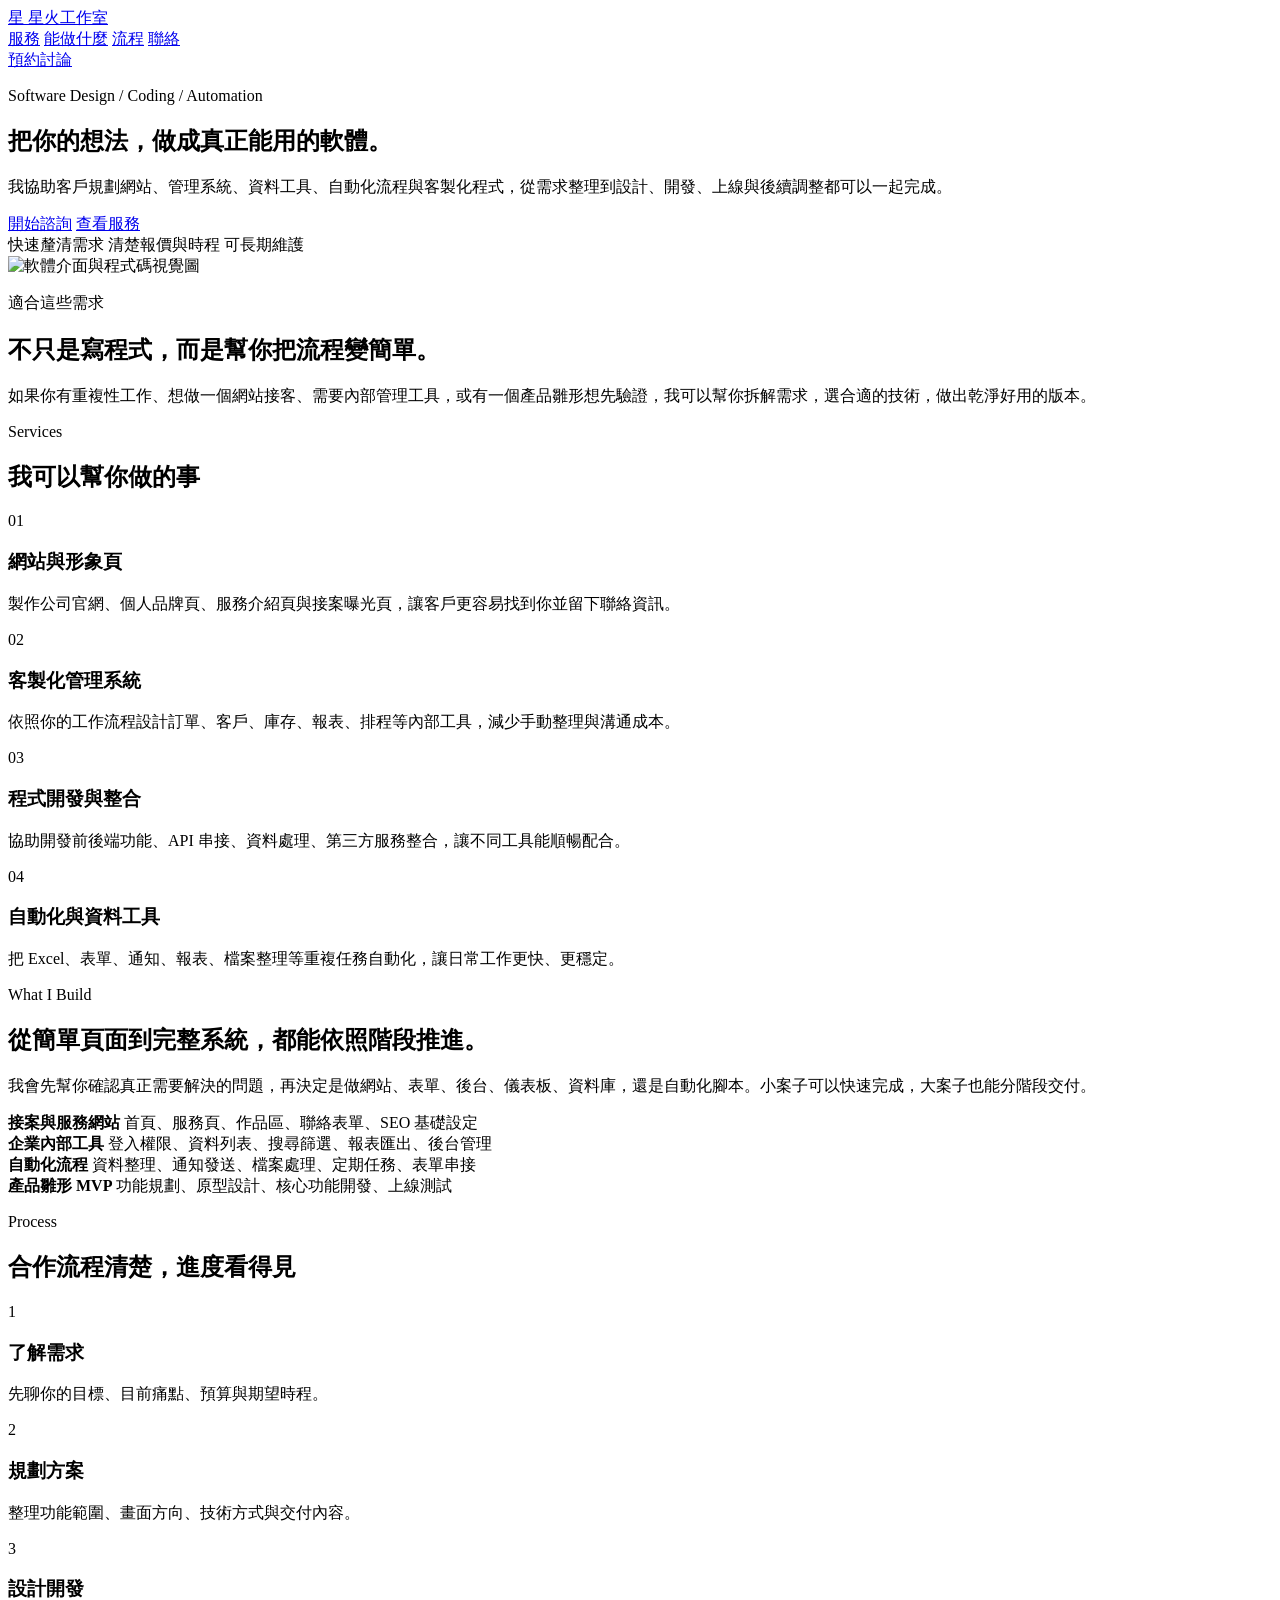
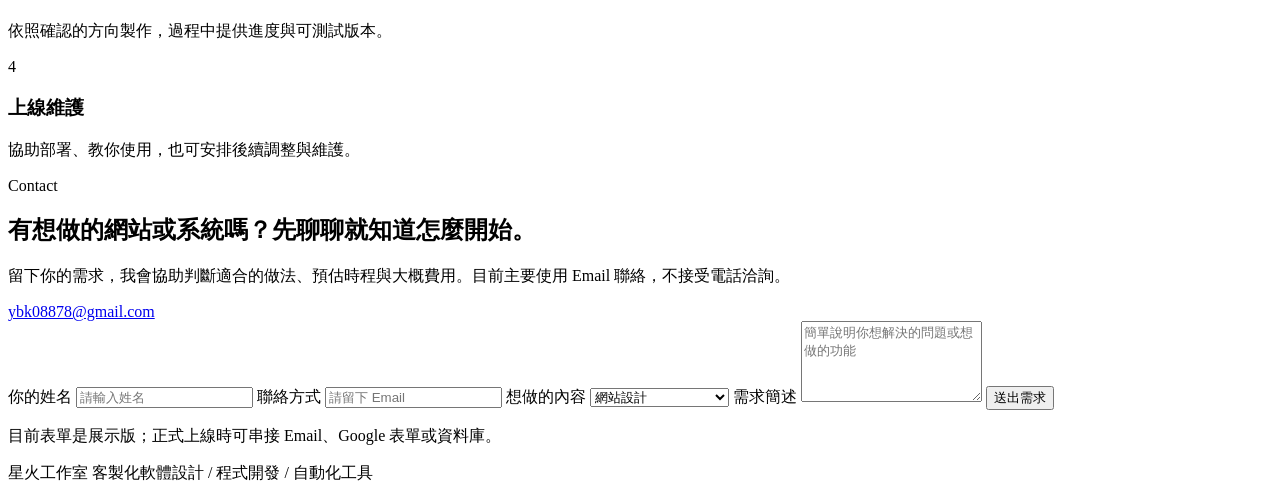
==== index.html @ 2297fb6f "Add index.html" ====
<!DOCTYPE html>
<html lang="zh-Hant">
<head>
  <meta charset="UTF-8" />
  <meta name="viewport" content="width=device-width, initial-scale=1.0" />
  <title>客製化軟體設計與程式開發</title>
  <meta name="description" content="協助企業與個人設計軟體、網站、系統工具、自動化流程與程式開發。" />
  <link rel="stylesheet" href="styles.css" />
</head>
<body>
  <header class="site-header">
    <a class="brand" href="#top" aria-label="回到首頁">
      <span class="brand-mark">星</span>
      <span>星火工作室</span>
    </a>
    <nav class="nav" aria-label="主要導覽">
      <a href="#services">服務</a>
      <a href="#work">能做什麼</a>
      <a href="#process">流程</a>
      <a href="#contact">聯絡</a>
    </nav>
    <a class="header-action" href="#contact">預約討論</a>
  </header>

  <main id="top">
    <section class="hero">
      <div class="hero-content">
        <p class="eyebrow">Software Design / Coding / Automation</p>
        <h1>把你的想法，做成真正能用的軟體。</h1>
        <p class="hero-copy">
          我協助客戶規劃網站、管理系統、資料工具、自動化流程與客製化程式，從需求整理到設計、開發、上線與後續調整都可以一起完成。
        </p>
        <div class="hero-actions">
          <a class="button primary" href="#contact">開始諮詢</a>
          <a class="button secondary" href="#services">查看服務</a>
        </div>
        <div class="proof-list" aria-label="服務重點">
          <span>快速釐清需求</span>
          <span>清楚報價與時程</span>
          <span>可長期維護</span>
        </div>
      </div>
      <div class="hero-visual" aria-label="軟體設計視覺圖">
        <img src="assets/software-dashboard.svg" alt="軟體介面與程式碼視覺圖" />
      </div>
    </section>

    <section class="section intro-band">
      <div>
        <p class="section-label">適合這些需求</p>
        <h2>不只是寫程式，而是幫你把流程變簡單。</h2>
      </div>
      <p>
        如果你有重複性工作、想做一個網站接客、需要內部管理工具，或有一個產品雛形想先驗證，我可以幫你拆解需求，選合適的技術，做出乾淨好用的版本。
      </p>
    </section>

    <section class="section" id="services">
      <div class="section-heading">
        <p class="section-label">Services</p>
        <h2>我可以幫你做的事</h2>
      </div>
      <div class="service-grid">
        <article class="service-card">
          <div class="icon">01</div>
          <h3>網站與形象頁</h3>
          <p>製作公司官網、個人品牌頁、服務介紹頁與接案曝光頁，讓客戶更容易找到你並留下聯絡資訊。</p>
        </article>
        <article class="service-card">
          <div class="icon">02</div>
          <h3>客製化管理系統</h3>
          <p>依照你的工作流程設計訂單、客戶、庫存、報表、排程等內部工具，減少手動整理與溝通成本。</p>
        </article>
        <article class="service-card">
          <div class="icon">03</div>
          <h3>程式開發與整合</h3>
          <p>協助開發前後端功能、API 串接、資料處理、第三方服務整合，讓不同工具能順暢配合。</p>
        </article>
        <article class="service-card">
          <div class="icon">04</div>
          <h3>自動化與資料工具</h3>
          <p>把 Excel、表單、通知、報表、檔案整理等重複任務自動化，讓日常工作更快、更穩定。</p>
        </article>
      </div>
    </section>

    <section class="split-section" id="work">
      <div class="panel dark-panel">
        <p class="section-label">What I Build</p>
        <h2>從簡單頁面到完整系統，都能依照階段推進。</h2>
        <p>
          我會先幫你確認真正需要解決的問題，再決定是做網站、表單、後台、儀表板、資料庫，還是自動化腳本。小案子可以快速完成，大案子也能分階段交付。
        </p>
      </div>
      <div class="capability-list">
        <div>
          <strong>接案與服務網站</strong>
          <span>首頁、服務頁、作品區、聯絡表單、SEO 基礎設定</span>
        </div>
        <div>
          <strong>企業內部工具</strong>
          <span>登入權限、資料列表、搜尋篩選、報表匯出、後台管理</span>
        </div>
        <div>
          <strong>自動化流程</strong>
          <span>資料整理、通知發送、檔案處理、定期任務、表單串接</span>
        </div>
        <div>
          <strong>產品雛形 MVP</strong>
          <span>功能規劃、原型設計、核心功能開發、上線測試</span>
        </div>
      </div>
    </section>

    <section class="section process-section" id="process">
      <div class="section-heading">
        <p class="section-label">Process</p>
        <h2>合作流程清楚，進度看得見</h2>
      </div>
      <div class="timeline">
        <div class="timeline-item">
          <span>1</span>
          <h3>了解需求</h3>
          <p>先聊你的目標、目前痛點、預算與期望時程。</p>
        </div>
        <div class="timeline-item">
          <span>2</span>
          <h3>規劃方案</h3>
          <p>整理功能範圍、畫面方向、技術方式與交付內容。</p>
        </div>
        <div class="timeline-item">
          <span>3</span>
          <h3>設計開發</h3>
          <p>依照確認的方向製作，過程中提供進度與可測試版本。</p>
        </div>
        <div class="timeline-item">
          <span>4</span>
          <h3>上線維護</h3>
          <p>協助部署、教你使用，也可安排後續調整與維護。</p>
        </div>
      </div>
    </section>

    <section class="contact-section" id="contact">
      <div class="contact-copy">
        <p class="section-label">Contact</p>
        <h2>有想做的網站或系統嗎？先聊聊就知道怎麼開始。</h2>
        <p>
          留下你的需求，我會協助判斷適合的做法、預估時程與大概費用。目前主要使用 Email 聯絡，不接受電話洽詢。
        </p>
        <div class="contact-methods">
          <a href="mailto:ybk08878@gmail.com">ybk08878@gmail.com</a>
        </div>
      </div>
      <form class="contact-form">
        <label>
          <span>你的姓名</span>
          <input type="text" name="name" placeholder="請輸入姓名" />
        </label>
        <label>
          <span>聯絡方式</span>
          <input type="email" name="contact" placeholder="請留下 Email" />
        </label>
        <label>
          <span>想做的內容</span>
          <select name="project">
            <option>網站設計</option>
            <option>管理系統</option>
            <option>程式開發</option>
            <option>自動化工具</option>
            <option>還不確定，想先討論</option>
          </select>
        </label>
        <label>
          <span>需求簡述</span>
          <textarea name="message" rows="5" placeholder="簡單說明你想解決的問題或想做的功能"></textarea>
        </label>
        <button type="submit">送出需求</button>
        <p class="form-note">目前表單是展示版；正式上線時可串接 Email、Google 表單或資料庫。</p>
      </form>
    </section>
  </main>

  <footer class="site-footer">
    <span>星火工作室</span>
    <span>客製化軟體設計 / 程式開發 / 自動化工具</span>
  </footer>

  <script src="script.js"></script>
</body>
</html>
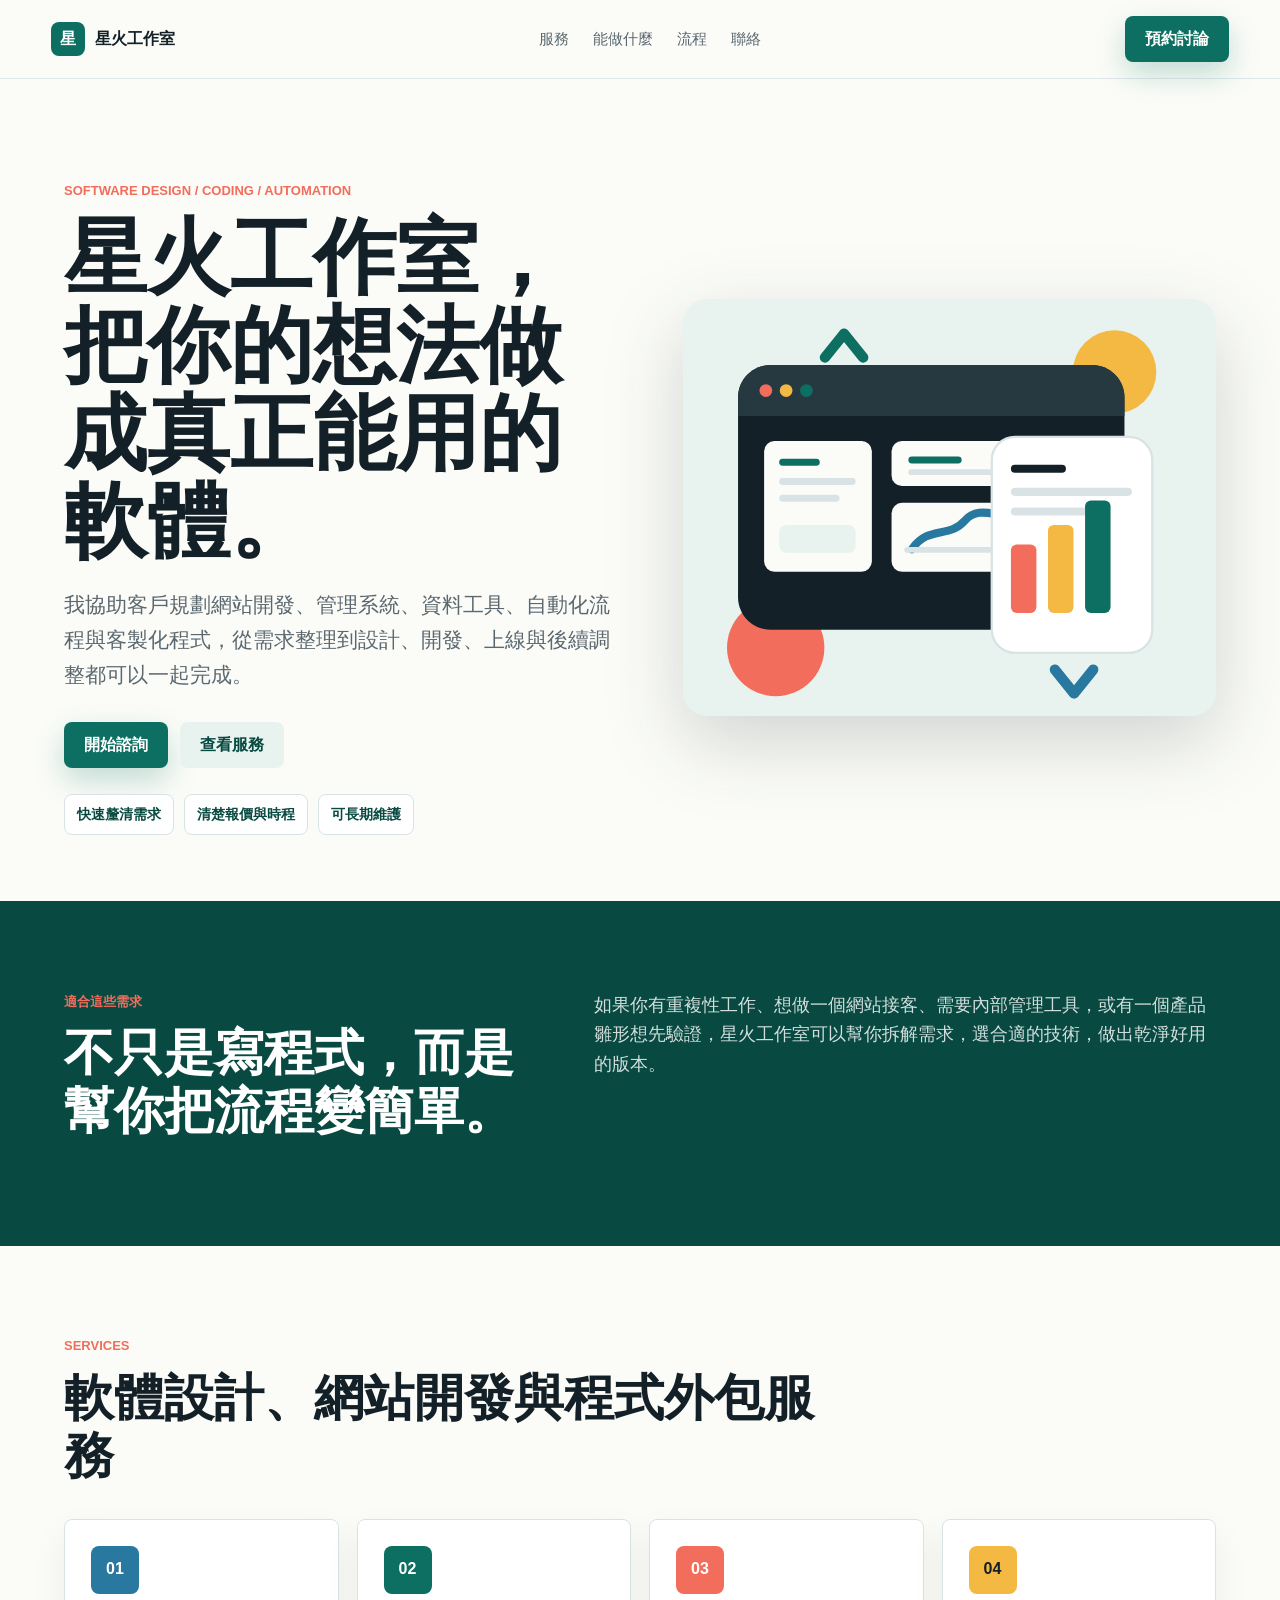
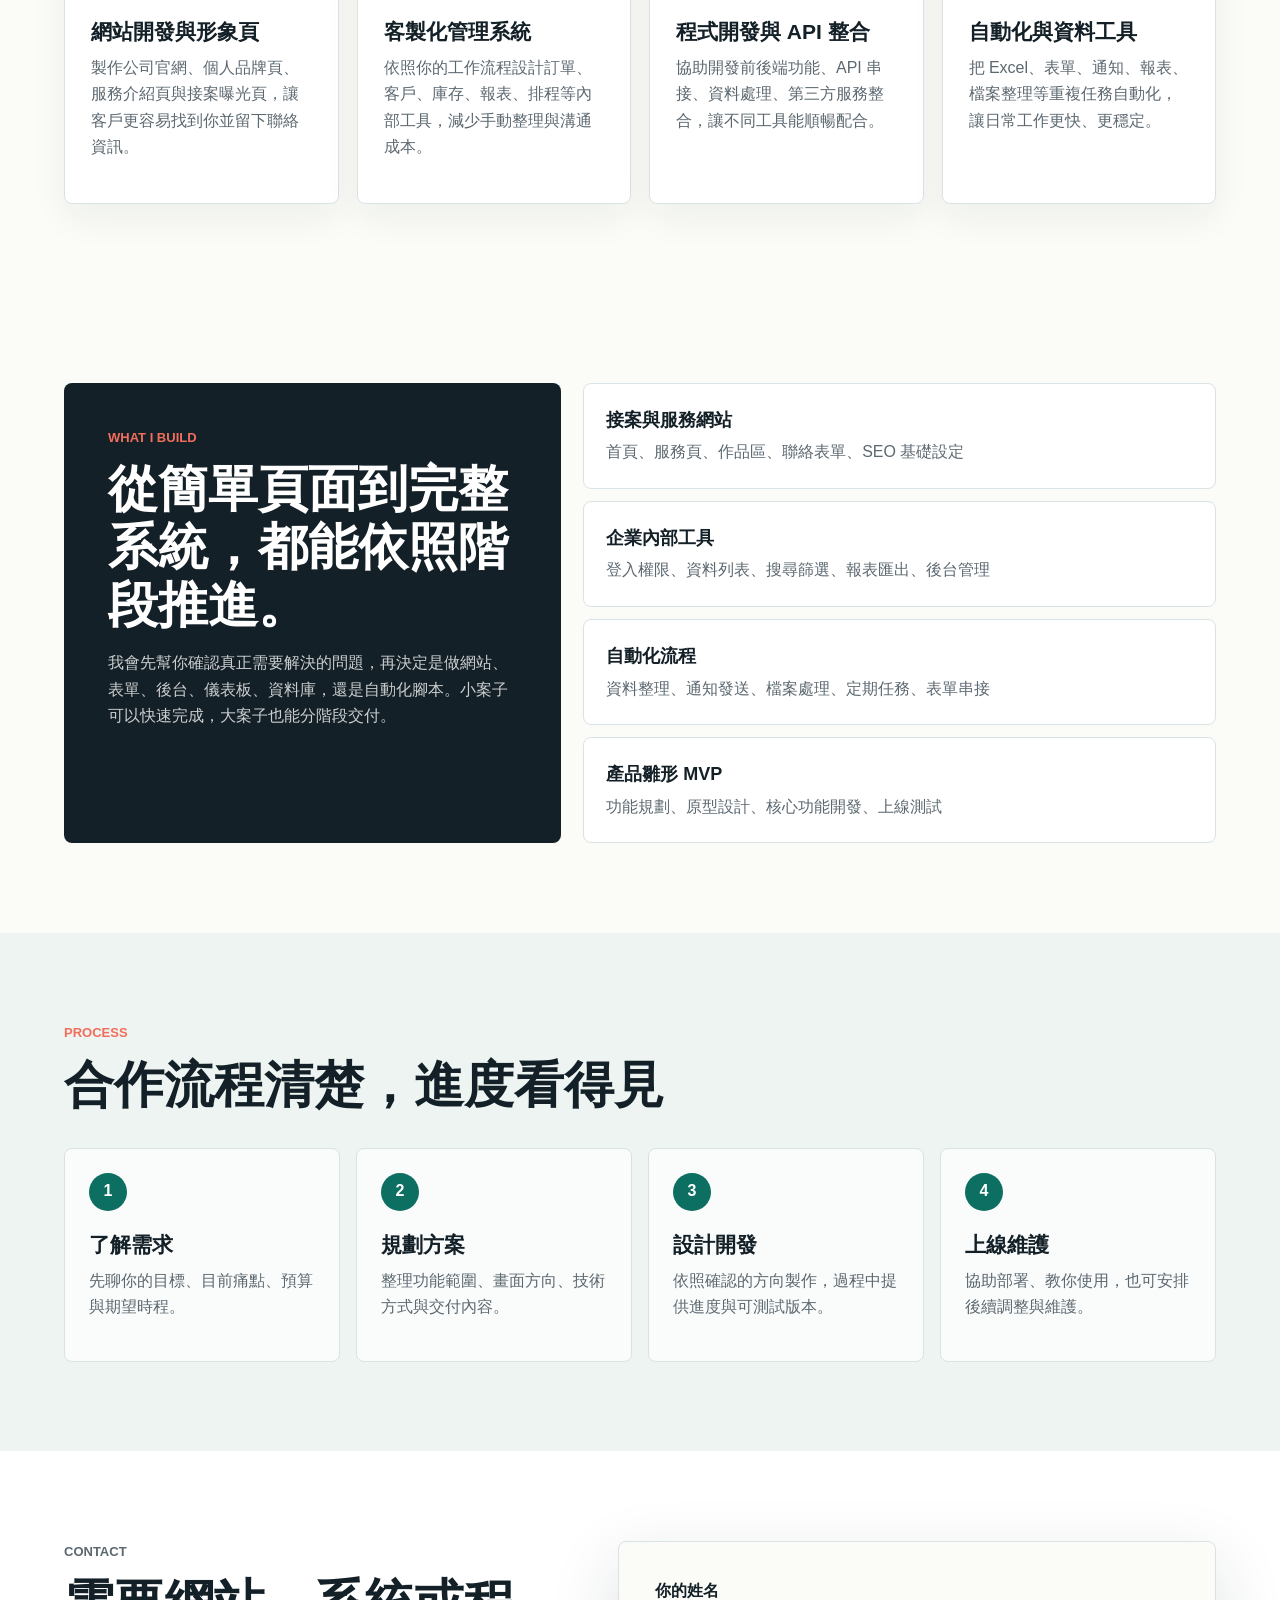
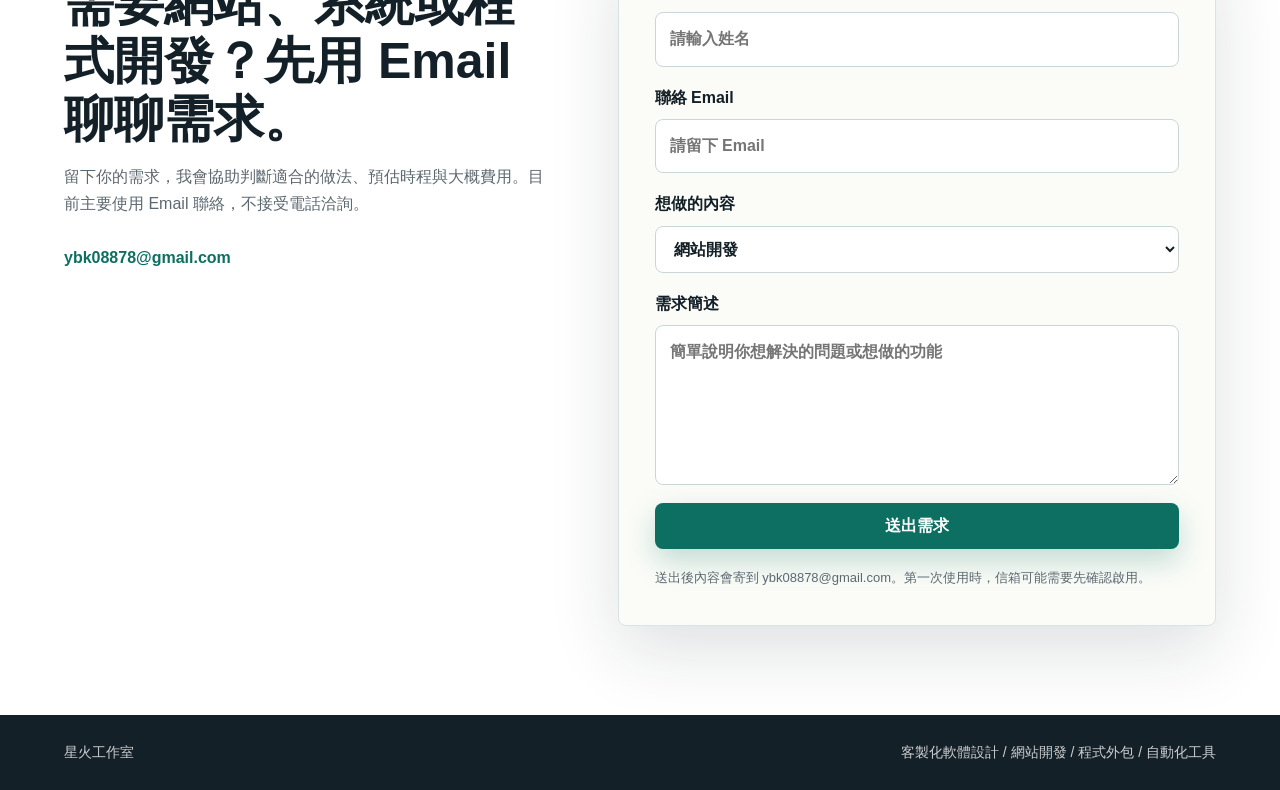
==== commit 4111fba6: "Update index.html" ====
--- a/index.html
+++ b/index.html
@@ -3,8 +3,48 @@
 <head>
   <meta charset="UTF-8" />
   <meta name="viewport" content="width=device-width, initial-scale=1.0" />
-  <title>客製化軟體設計與程式開發</title>
-  <meta name="description" content="協助企業與個人設計軟體、網站、系統工具、自動化流程與程式開發。" />
+  <title>星火工作室｜客製化軟體設計、網站開發與程式外包</title>
+  <meta name="description" content="星火工作室提供客製化軟體設計、網站開發、管理系統、程式外包、API 整合與自動化工具，協助企業與個人把想法做成真正能用的軟體。" />
+  <meta name="keywords" content="星火工作室, 軟體設計, 網站開發, 程式外包, 客製化系統, 管理系統, 自動化工具, API 整合, 網頁設計" />
+  <meta name="author" content="星火工作室" />
+  <meta name="robots" content="index, follow" />
+  <meta name="theme-color" content="#0d6f61" />
+  <link rel="canonical" href="https://ybk08878-creator.github.io/spark-studio-site/" />
+
+  <meta property="og:type" content="website" />
+  <meta property="og:locale" content="zh_TW" />
+  <meta property="og:site_name" content="星火工作室" />
+  <meta property="og:title" content="星火工作室｜客製化軟體設計、網站開發與程式外包" />
+  <meta property="og:description" content="需要網站、管理系統、程式開發或自動化工具？星火工作室協助你整理需求、設計功能、開發上線，讓想法變成可使用的軟體。" />
+  <meta property="og:url" content="https://ybk08878-creator.github.io/spark-studio-site/" />
+  <meta property="og:image" content="https://ybk08878-creator.github.io/spark-studio-site/assets/software-dashboard.svg" />
+
+  <meta name="twitter:card" content="summary_large_image" />
+  <meta name="twitter:title" content="星火工作室｜客製化軟體設計與程式開發" />
+  <meta name="twitter:description" content="網站開發、客製化系統、程式外包、API 整合與自動化工具。" />
+  <meta name="twitter:image" content="https://ybk08878-creator.github.io/spark-studio-site/assets/software-dashboard.svg" />
+
+  <script type="application/ld+json">
+  {
+    "@context": "https://schema.org",
+    "@type": "ProfessionalService",
+    "name": "星火工作室",
+    "url": "https://ybk08878-creator.github.io/spark-studio-site/",
+    "email": "ybk08878@gmail.com",
+    "description": "星火工作室提供客製化軟體設計、網站開發、管理系統、程式外包、API 整合與自動化工具。",
+    "areaServed": "Taiwan",
+    "serviceType": [
+      "客製化軟體設計",
+      "網站開發",
+      "管理系統開發",
+      "程式外包",
+      "自動化工具"
+    ],
+    "sameAs": [
+      "https://github.com/ybk08878-creator"
+    ]
+  }
+  </script>
   <link rel="stylesheet" href="styles.css" />
 </head>
 <body>
@@ -26,9 +66,9 @@
     <section class="hero">
       <div class="hero-content">
         <p class="eyebrow">Software Design / Coding / Automation</p>
-        <h1>把你的想法，做成真正能用的軟體。</h1>
+        <h1>星火工作室，把你的想法做成真正能用的軟體。</h1>
         <p class="hero-copy">
-          我協助客戶規劃網站、管理系統、資料工具、自動化流程與客製化程式，從需求整理到設計、開發、上線與後續調整都可以一起完成。
+          我協助客戶規劃網站開發、管理系統、資料工具、自動化流程與客製化程式，從需求整理到設計、開發、上線與後續調整都可以一起完成。
         </p>
         <div class="hero-actions">
           <a class="button primary" href="#contact">開始諮詢</a>
@@ -41,7 +81,7 @@
         </div>
       </div>
       <div class="hero-visual" aria-label="軟體設計視覺圖">
-        <img src="assets/software-dashboard.svg" alt="軟體介面與程式碼視覺圖" />
+        <img src="assets/software-dashboard.svg" alt="星火工作室的軟體介面、資料圖表與程式碼開發示意圖" />
       </div>
     </section>
 
@@ -51,19 +91,19 @@
         <h2>不只是寫程式，而是幫你把流程變簡單。</h2>
       </div>
       <p>
-        如果你有重複性工作、想做一個網站接客、需要內部管理工具，或有一個產品雛形想先驗證，我可以幫你拆解需求，選合適的技術，做出乾淨好用的版本。
+        如果你有重複性工作、想做一個網站接客、需要內部管理工具，或有一個產品雛形想先驗證，星火工作室可以幫你拆解需求，選合適的技術，做出乾淨好用的版本。
       </p>
     </section>
 
     <section class="section" id="services">
       <div class="section-heading">
         <p class="section-label">Services</p>
-        <h2>我可以幫你做的事</h2>
+        <h2>軟體設計、網站開發與程式外包服務</h2>
       </div>
       <div class="service-grid">
         <article class="service-card">
           <div class="icon">01</div>
-          <h3>網站與形象頁</h3>
+          <h3>網站開發與形象頁</h3>
           <p>製作公司官網、個人品牌頁、服務介紹頁與接案曝光頁，讓客戶更容易找到你並留下聯絡資訊。</p>
         </article>
         <article class="service-card">
@@ -73,7 +113,7 @@
         </article>
         <article class="service-card">
           <div class="icon">03</div>
-          <h3>程式開發與整合</h3>
+          <h3>程式開發與 API 整合</h3>
           <p>協助開發前後端功能、API 串接、資料處理、第三方服務整合，讓不同工具能順暢配合。</p>
         </article>
         <article class="service-card">
@@ -144,7 +184,7 @@
     <section class="contact-section" id="contact">
       <div class="contact-copy">
         <p class="section-label">Contact</p>
-        <h2>有想做的網站或系統嗎？先聊聊就知道怎麼開始。</h2>
+        <h2>需要網站、系統或程式開發？先用 Email 聊聊需求。</h2>
         <p>
           留下你的需求，我會協助判斷適合的做法、預估時程與大概費用。目前主要使用 Email 聯絡，不接受電話洽詢。
         </p>
@@ -152,19 +192,23 @@
           <a href="mailto:ybk08878@gmail.com">ybk08878@gmail.com</a>
         </div>
       </div>
-      <form class="contact-form">
+      <form class="contact-form" action="https://formsubmit.co/ybk08878@gmail.com" method="POST">
+        <input type="hidden" name="_subject" value="星火工作室網站收到新的需求" />
+        <input type="hidden" name="_template" value="table" />
+        <input type="hidden" name="_captcha" value="false" />
+        <input type="hidden" name="_next" value="https://ybk08878-creator.github.io/spark-studio-site/thank-you.html" />
         <label>
           <span>你的姓名</span>
-          <input type="text" name="name" placeholder="請輸入姓名" />
-        </label>
-        <label>
-          <span>聯絡方式</span>
-          <input type="email" name="contact" placeholder="請留下 Email" />
+          <input type="text" name="姓名" placeholder="請輸入姓名" autocomplete="name" required />
+        </label>
+        <label>
+          <span>聯絡 Email</span>
+          <input type="email" name="email" placeholder="請留下 Email" autocomplete="email" required />
         </label>
         <label>
           <span>想做的內容</span>
-          <select name="project">
-            <option>網站設計</option>
+          <select name="需求類型" required>
+            <option>網站開發</option>
             <option>管理系統</option>
             <option>程式開發</option>
             <option>自動化工具</option>
@@ -173,17 +217,17 @@
         </label>
         <label>
           <span>需求簡述</span>
-          <textarea name="message" rows="5" placeholder="簡單說明你想解決的問題或想做的功能"></textarea>
+          <textarea name="需求內容" rows="5" placeholder="簡單說明你想解決的問題或想做的功能" required></textarea>
         </label>
         <button type="submit">送出需求</button>
-        <p class="form-note">目前表單是展示版；正式上線時可串接 Email、Google 表單或資料庫。</p>
+        <p class="form-note">送出後內容會寄到 ybk08878@gmail.com。第一次使用時，信箱可能需要先確認啟用。</p>
       </form>
     </section>
   </main>
 
   <footer class="site-footer">
     <span>星火工作室</span>
-    <span>客製化軟體設計 / 程式開發 / 自動化工具</span>
+    <span>客製化軟體設計 / 網站開發 / 程式外包 / 自動化工具</span>
   </footer>
 
   <script src="script.js"></script>
--- a/styles.css
+++ b/styles.css
@@ -0,0 +1,483 @@
+:root {
+  --ink: #142027;
+  --muted: #5c6870;
+  --line: #d9e3e6;
+  --paper: #fbfcf8;
+  --white: #ffffff;
+  --green: #0d6f61;
+  --green-dark: #084a41;
+  --coral: #f26d5b;
+  --gold: #f4b942;
+  --blue: #2978a0;
+  --shadow: 0 24px 70px rgba(20, 32, 39, 0.14);
+}
+
+* {
+  box-sizing: border-box;
+}
+
+html {
+  scroll-behavior: smooth;
+}
+
+body {
+  margin: 0;
+  font-family: "Microsoft JhengHei", "PingFang TC", "Noto Sans TC", Arial, sans-serif;
+  color: var(--ink);
+  background: var(--paper);
+  line-height: 1.65;
+}
+
+a {
+  color: inherit;
+  text-decoration: none;
+}
+
+img {
+  display: block;
+  max-width: 100%;
+}
+
+.site-header {
+  position: sticky;
+  top: 0;
+  z-index: 10;
+  display: flex;
+  align-items: center;
+  justify-content: space-between;
+  gap: 24px;
+  padding: 16px clamp(18px, 4vw, 56px);
+  background: rgba(251, 252, 248, 0.9);
+  border-bottom: 1px solid rgba(217, 227, 230, 0.8);
+  backdrop-filter: blur(18px);
+}
+
+.brand {
+  display: inline-flex;
+  align-items: center;
+  gap: 10px;
+  font-weight: 900;
+  white-space: nowrap;
+}
+
+.brand-mark {
+  display: grid;
+  width: 34px;
+  height: 34px;
+  place-items: center;
+  color: var(--white);
+  background: var(--green);
+  border-radius: 8px;
+}
+
+.nav {
+  display: flex;
+  align-items: center;
+  gap: 24px;
+  color: var(--muted);
+  font-size: 15px;
+}
+
+.nav a:hover {
+  color: var(--green);
+}
+
+.header-action,
+.button,
+.contact-form button {
+  display: inline-flex;
+  align-items: center;
+  justify-content: center;
+  min-height: 46px;
+  padding: 0 20px;
+  border: 0;
+  border-radius: 8px;
+  font: inherit;
+  font-weight: 700;
+  cursor: pointer;
+}
+
+.header-action,
+.button.primary,
+.contact-form button {
+  color: var(--white);
+  background: var(--green);
+  box-shadow: 0 12px 30px rgba(13, 111, 97, 0.24);
+}
+
+.button.secondary {
+  color: var(--green-dark);
+  background: #e8f3ef;
+}
+
+.hero {
+  display: grid;
+  grid-template-columns: minmax(0, 1.02fr) minmax(320px, 0.98fr);
+  align-items: center;
+  gap: clamp(28px, 5vw, 72px);
+  min-height: calc(100vh - 78px);
+  padding: clamp(42px, 7vw, 92px) clamp(18px, 5vw, 72px) 54px;
+}
+
+.hero-content {
+  max-width: 760px;
+}
+
+.eyebrow,
+.section-label {
+  margin: 0 0 12px;
+  color: var(--coral);
+  font-size: 13px;
+  font-weight: 900;
+  letter-spacing: 0;
+  text-transform: uppercase;
+}
+
+h1,
+h2,
+h3,
+p {
+  margin-top: 0;
+}
+
+h1 {
+  max-width: 12em;
+  margin-bottom: 22px;
+  font-size: clamp(42px, 6.5vw, 86px);
+  line-height: 1.06;
+  letter-spacing: 0;
+}
+
+h2 {
+  margin-bottom: 16px;
+  font-size: clamp(30px, 4vw, 50px);
+  line-height: 1.16;
+  letter-spacing: 0;
+}
+
+h3 {
+  margin-bottom: 10px;
+  font-size: 21px;
+  line-height: 1.3;
+}
+
+.hero-copy {
+  max-width: 650px;
+  color: var(--muted);
+  font-size: clamp(17px, 1.7vw, 21px);
+}
+
+.hero-actions {
+  display: flex;
+  flex-wrap: wrap;
+  gap: 12px;
+  margin: 30px 0 26px;
+}
+
+.proof-list {
+  display: flex;
+  flex-wrap: wrap;
+  gap: 10px;
+}
+
+.proof-list span {
+  padding: 8px 12px;
+  color: var(--green-dark);
+  background: var(--white);
+  border: 1px solid var(--line);
+  border-radius: 8px;
+  font-size: 14px;
+  font-weight: 700;
+}
+
+.hero-visual {
+  position: relative;
+}
+
+.hero-visual img {
+  width: min(100%, 680px);
+  margin-left: auto;
+  filter: drop-shadow(0 26px 38px rgba(20, 32, 39, 0.18));
+}
+
+.section,
+.split-section,
+.contact-section {
+  padding: clamp(56px, 7vw, 96px) clamp(18px, 5vw, 72px);
+}
+
+.intro-band {
+  display: grid;
+  grid-template-columns: minmax(260px, 0.8fr) minmax(280px, 1fr);
+  gap: 32px;
+  color: var(--white);
+  background: var(--green-dark);
+}
+
+.intro-band p:not(.section-label) {
+  max-width: 760px;
+  margin-bottom: 0;
+  color: rgba(255, 255, 255, 0.82);
+  font-size: 18px;
+}
+
+.section-heading {
+  max-width: 760px;
+  margin-bottom: 34px;
+}
+
+.service-grid {
+  display: grid;
+  grid-template-columns: repeat(4, minmax(0, 1fr));
+  gap: 18px;
+}
+
+.service-card {
+  min-height: 280px;
+  padding: 26px;
+  background: var(--white);
+  border: 1px solid var(--line);
+  border-radius: 8px;
+  box-shadow: 0 14px 36px rgba(20, 32, 39, 0.06);
+}
+
+.service-card p,
+.capability-list span,
+.timeline-item p,
+.contact-copy p,
+.form-note {
+  color: var(--muted);
+}
+
+.icon {
+  display: grid;
+  width: 48px;
+  height: 48px;
+  margin-bottom: 24px;
+  place-items: center;
+  color: var(--white);
+  background: var(--blue);
+  border-radius: 8px;
+  font-weight: 900;
+}
+
+.service-card:nth-child(2) .icon {
+  background: var(--green);
+}
+
+.service-card:nth-child(3) .icon {
+  background: var(--coral);
+}
+
+.service-card:nth-child(4) .icon {
+  color: var(--ink);
+  background: var(--gold);
+}
+
+.split-section {
+  display: grid;
+  grid-template-columns: minmax(280px, 0.88fr) minmax(300px, 1.12fr);
+  gap: 22px;
+  align-items: stretch;
+}
+
+.panel {
+  padding: clamp(28px, 4vw, 44px);
+  border-radius: 8px;
+}
+
+.dark-panel {
+  color: var(--white);
+  background: var(--ink);
+}
+
+.dark-panel p:not(.section-label) {
+  color: rgba(255, 255, 255, 0.78);
+}
+
+.capability-list {
+  display: grid;
+  gap: 12px;
+}
+
+.capability-list div {
+  display: grid;
+  gap: 4px;
+  padding: 22px;
+  background: var(--white);
+  border: 1px solid var(--line);
+  border-radius: 8px;
+}
+
+.capability-list strong {
+  font-size: 18px;
+}
+
+.process-section {
+  background: #edf4f2;
+}
+
+.timeline {
+  display: grid;
+  grid-template-columns: repeat(4, minmax(0, 1fr));
+  gap: 16px;
+}
+
+.timeline-item {
+  padding: 24px;
+  background: rgba(255, 255, 255, 0.72);
+  border: 1px solid var(--line);
+  border-radius: 8px;
+}
+
+.timeline-item span {
+  display: grid;
+  width: 38px;
+  height: 38px;
+  margin-bottom: 20px;
+  place-items: center;
+  color: var(--white);
+  background: var(--green);
+  border-radius: 50%;
+  font-weight: 900;
+}
+
+.contact-section {
+  display: grid;
+  grid-template-columns: minmax(280px, 0.9fr) minmax(320px, 1.1fr);
+  gap: clamp(28px, 5vw, 70px);
+  align-items: start;
+  background: var(--white);
+}
+
+.contact-copy {
+  position: sticky;
+  top: 104px;
+}
+
+.contact-methods {
+  display: grid;
+  gap: 10px;
+  margin-top: 28px;
+}
+
+.contact-methods a {
+  width: fit-content;
+  color: var(--green);
+  font-weight: 800;
+}
+
+.contact-form {
+  display: grid;
+  gap: 18px;
+  padding: clamp(22px, 4vw, 36px);
+  background: var(--paper);
+  border: 1px solid var(--line);
+  border-radius: 8px;
+  box-shadow: var(--shadow);
+}
+
+.contact-form label {
+  display: grid;
+  gap: 8px;
+  font-weight: 700;
+}
+
+.contact-form input,
+.contact-form select,
+.contact-form textarea {
+  width: 100%;
+  padding: 13px 14px;
+  color: var(--ink);
+  background: var(--white);
+  border: 1px solid #cad6d9;
+  border-radius: 8px;
+  font: inherit;
+}
+
+.contact-form textarea {
+  resize: vertical;
+}
+
+.form-note {
+  margin: 0;
+  font-size: 13px;
+}
+
+.site-footer {
+  display: flex;
+  justify-content: space-between;
+  gap: 16px;
+  padding: 26px clamp(18px, 5vw, 72px);
+  color: rgba(255, 255, 255, 0.78);
+  background: var(--ink);
+  font-size: 14px;
+}
+
+@media (max-width: 980px) {
+  .nav {
+    display: none;
+  }
+
+  .hero,
+  .intro-band,
+  .split-section,
+  .contact-section {
+    grid-template-columns: 1fr;
+  }
+
+  .hero {
+    min-height: auto;
+  }
+
+  .hero-visual img {
+    margin: 0 auto;
+  }
+
+  .service-grid,
+  .timeline {
+    grid-template-columns: repeat(2, minmax(0, 1fr));
+  }
+
+  .contact-copy {
+    position: static;
+  }
+}
+
+@media (max-width: 640px) {
+  .site-header {
+    align-items: flex-start;
+    padding: 14px 16px;
+  }
+
+  .brand span:last-child {
+    display: none;
+  }
+
+  .header-action {
+    min-height: 40px;
+    padding: 0 14px;
+    font-size: 14px;
+  }
+
+  h1 {
+    font-size: 42px;
+  }
+
+  .hero {
+    padding-top: 34px;
+  }
+
+  .service-grid,
+  .timeline {
+    grid-template-columns: 1fr;
+  }
+
+  .service-card {
+    min-height: auto;
+  }
+
+  .site-footer {
+    flex-direction: column;
+  }
+}
